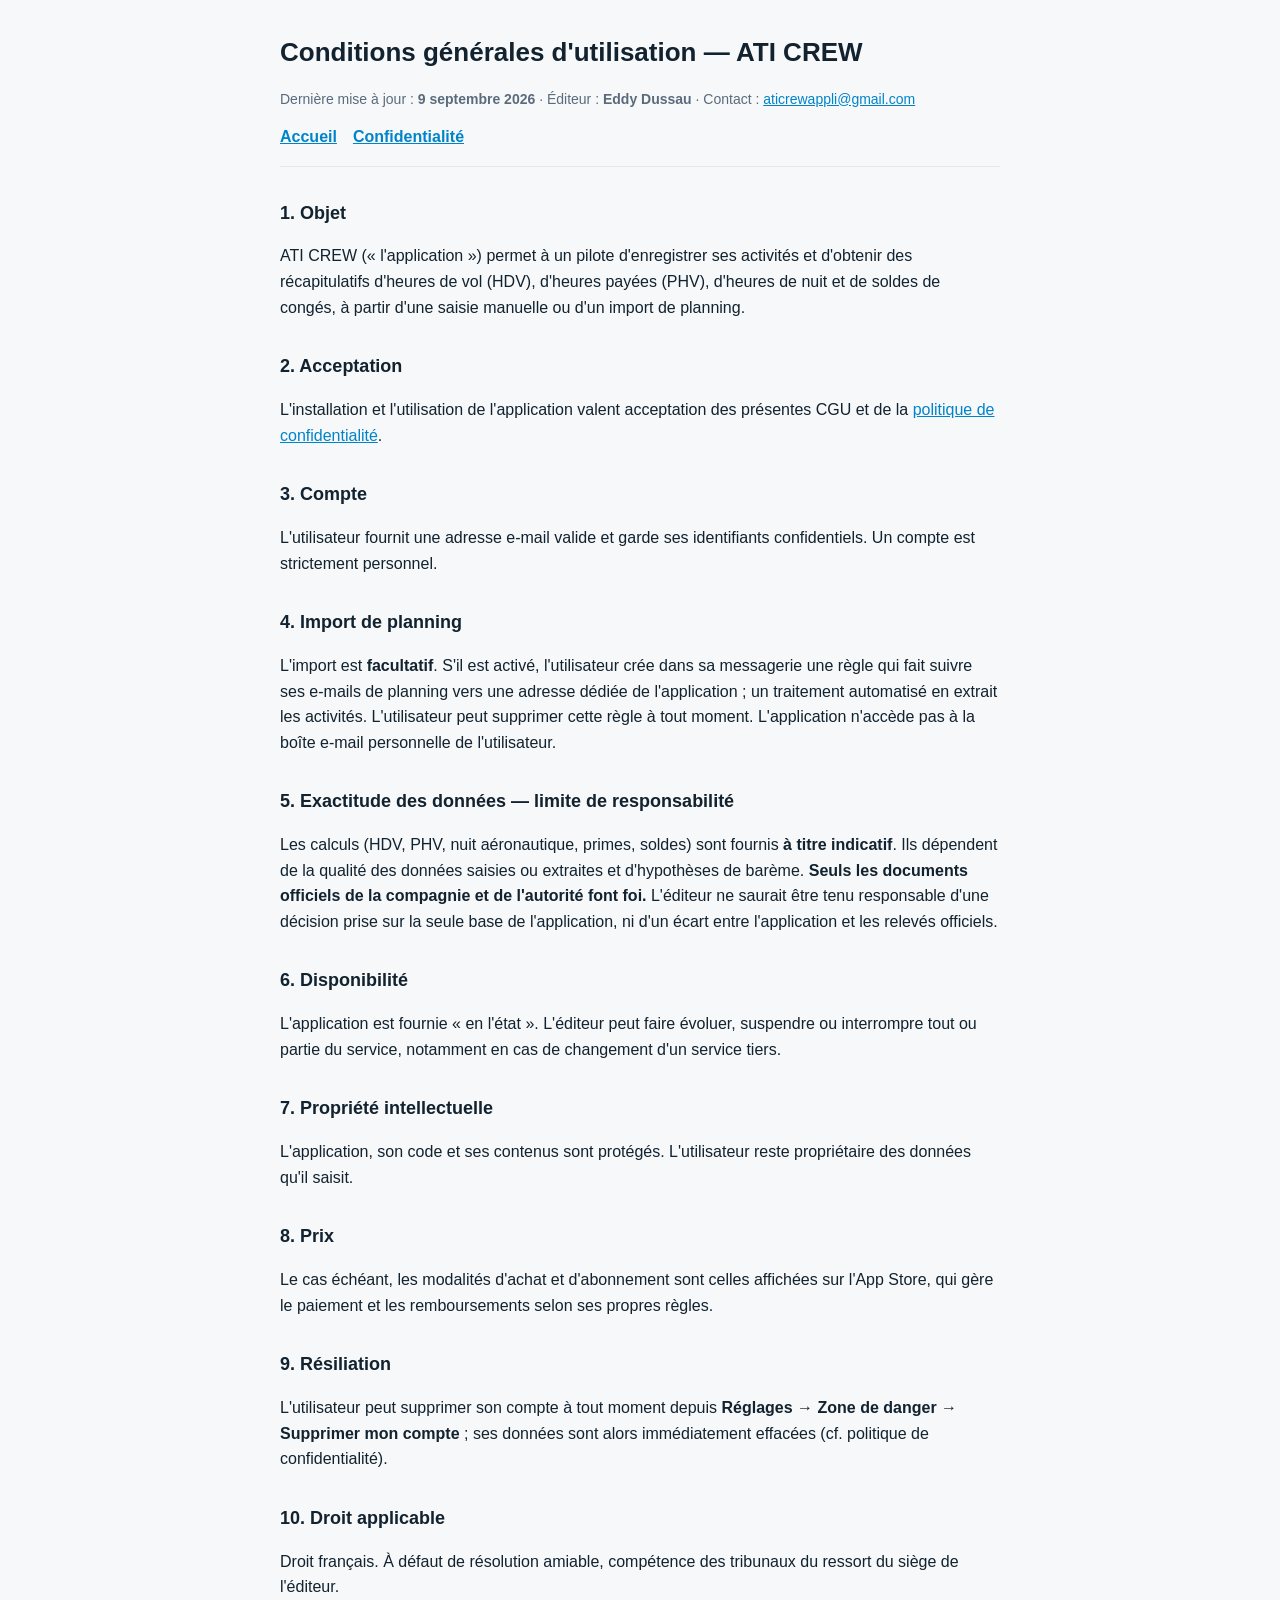
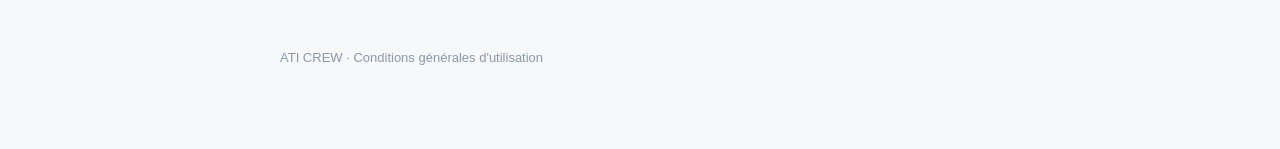
==== cgu.html @ f27d481b "Add files via upload" ====
<!doctype html>
<html lang="fr">
<head>
<meta charset="utf-8">
<meta name="viewport" content="width=device-width, initial-scale=1">
<title>ATI CREW — Conditions générales d'utilisation</title>
<link rel="stylesheet" href="style.css">
</head>
<body>
<div class="wrap">
<header>
  <h1>Conditions générales d'utilisation — ATI CREW</h1>
  <p class="muted">Dernière mise à jour : <strong>9 septembre 2026</strong> · Éditeur : <strong>Eddy Dussau</strong> · Contact : <a href="mailto:aticrewappli@gmail.com">aticrewappli@gmail.com</a></p>
  <nav><a href="index.html">Accueil</a><a href="confidentialite.html">Confidentialité</a></nav>
</header>

<h2>1. Objet</h2>
<p>ATI CREW (« l'application ») permet à un pilote d'enregistrer ses activités et d'obtenir des récapitulatifs d'heures de vol (HDV), d'heures payées (PHV), d'heures de nuit et de soldes de congés, à partir d'une saisie manuelle ou d'un import de planning.</p>

<h2>2. Acceptation</h2>
<p>L'installation et l'utilisation de l'application valent acceptation des présentes CGU et de la <a href="confidentialite.html">politique de confidentialité</a>.</p>

<h2>3. Compte</h2>
<p>L'utilisateur fournit une adresse e-mail valide et garde ses identifiants confidentiels. Un compte est strictement personnel.</p>

<h2>4. Import de planning</h2>
<p>L'import est <strong>facultatif</strong>. S'il est activé, l'utilisateur crée dans sa messagerie une règle qui fait suivre ses e-mails de planning vers une adresse dédiée de l'application ; un traitement automatisé en extrait les activités. L'utilisateur peut supprimer cette règle à tout moment. L'application n'accède pas à la boîte e-mail personnelle de l'utilisateur.</p>

<h2>5. Exactitude des données — limite de responsabilité</h2>
<p>Les calculs (HDV, PHV, nuit aéronautique, primes, soldes) sont fournis <strong>à titre indicatif</strong>. Ils dépendent de la qualité des données saisies ou extraites et d'hypothèses de barème. <strong>Seuls les documents officiels de la compagnie et de l'autorité font foi.</strong> L'éditeur ne saurait être tenu responsable d'une décision prise sur la seule base de l'application, ni d'un écart entre l'application et les relevés officiels.</p>

<h2>6. Disponibilité</h2>
<p>L'application est fournie « en l'état ». L'éditeur peut faire évoluer, suspendre ou interrompre tout ou partie du service, notamment en cas de changement d'un service tiers.</p>

<h2>7. Propriété intellectuelle</h2>
<p>L'application, son code et ses contenus sont protégés. L'utilisateur reste propriétaire des données qu'il saisit.</p>

<h2>8. Prix</h2>
<p>Le cas échéant, les modalités d'achat et d'abonnement sont celles affichées sur l'App Store, qui gère le paiement et les remboursements selon ses propres règles.</p>

<h2>9. Résiliation</h2>
<p>L'utilisateur peut supprimer son compte à tout moment depuis <strong>Réglages → Zone de danger → Supprimer mon compte</strong> ; ses données sont alors immédiatement effacées (cf. politique de confidentialité).</p>

<h2>10. Droit applicable</h2>
<p>Droit français. À défaut de résolution amiable, compétence des tribunaux du ressort du siège de l'éditeur.</p>

<footer>ATI CREW · Conditions générales d'utilisation</footer>
</div>
</body>
</html>
---- style.css ----
:root { color-scheme: light; }
* { box-sizing: border-box; }
body {
  margin: 0;
  font: 16px/1.6 -apple-system, BlinkMacSystemFont, "Segoe UI", Roboto, Helvetica, Arial, sans-serif;
  color: #12222e;
  background: #f6f8fa;
}
.wrap { max-width: 760px; margin: 0 auto; padding: 32px 20px 80px; }
header { border-bottom: 1px solid #e2e8ee; padding-bottom: 16px; margin-bottom: 28px; }
h1 { font-size: 26px; margin: 0 0 4px; }
h2 { font-size: 18px; margin: 32px 0 8px; }
.muted { color: #5b6b7c; font-size: 14px; }
a { color: #0084c9; }
nav a { margin-right: 16px; font-weight: 600; }
table { border-collapse: collapse; width: 100%; margin: 12px 0; font-size: 14px; }
th, td { border: 1px solid #e2e8ee; padding: 8px 10px; text-align: left; vertical-align: top; }
th { background: #eef3f8; }
code { background: #eef3f8; padding: 1px 5px; border-radius: 4px; font-size: 90%; }
.note { background: #fff; border: 1px solid #e2e8ee; border-radius: 10px; padding: 14px 16px; margin: 20px 0; }
footer { margin-top: 48px; color: #8a99a8; font-size: 13px; }
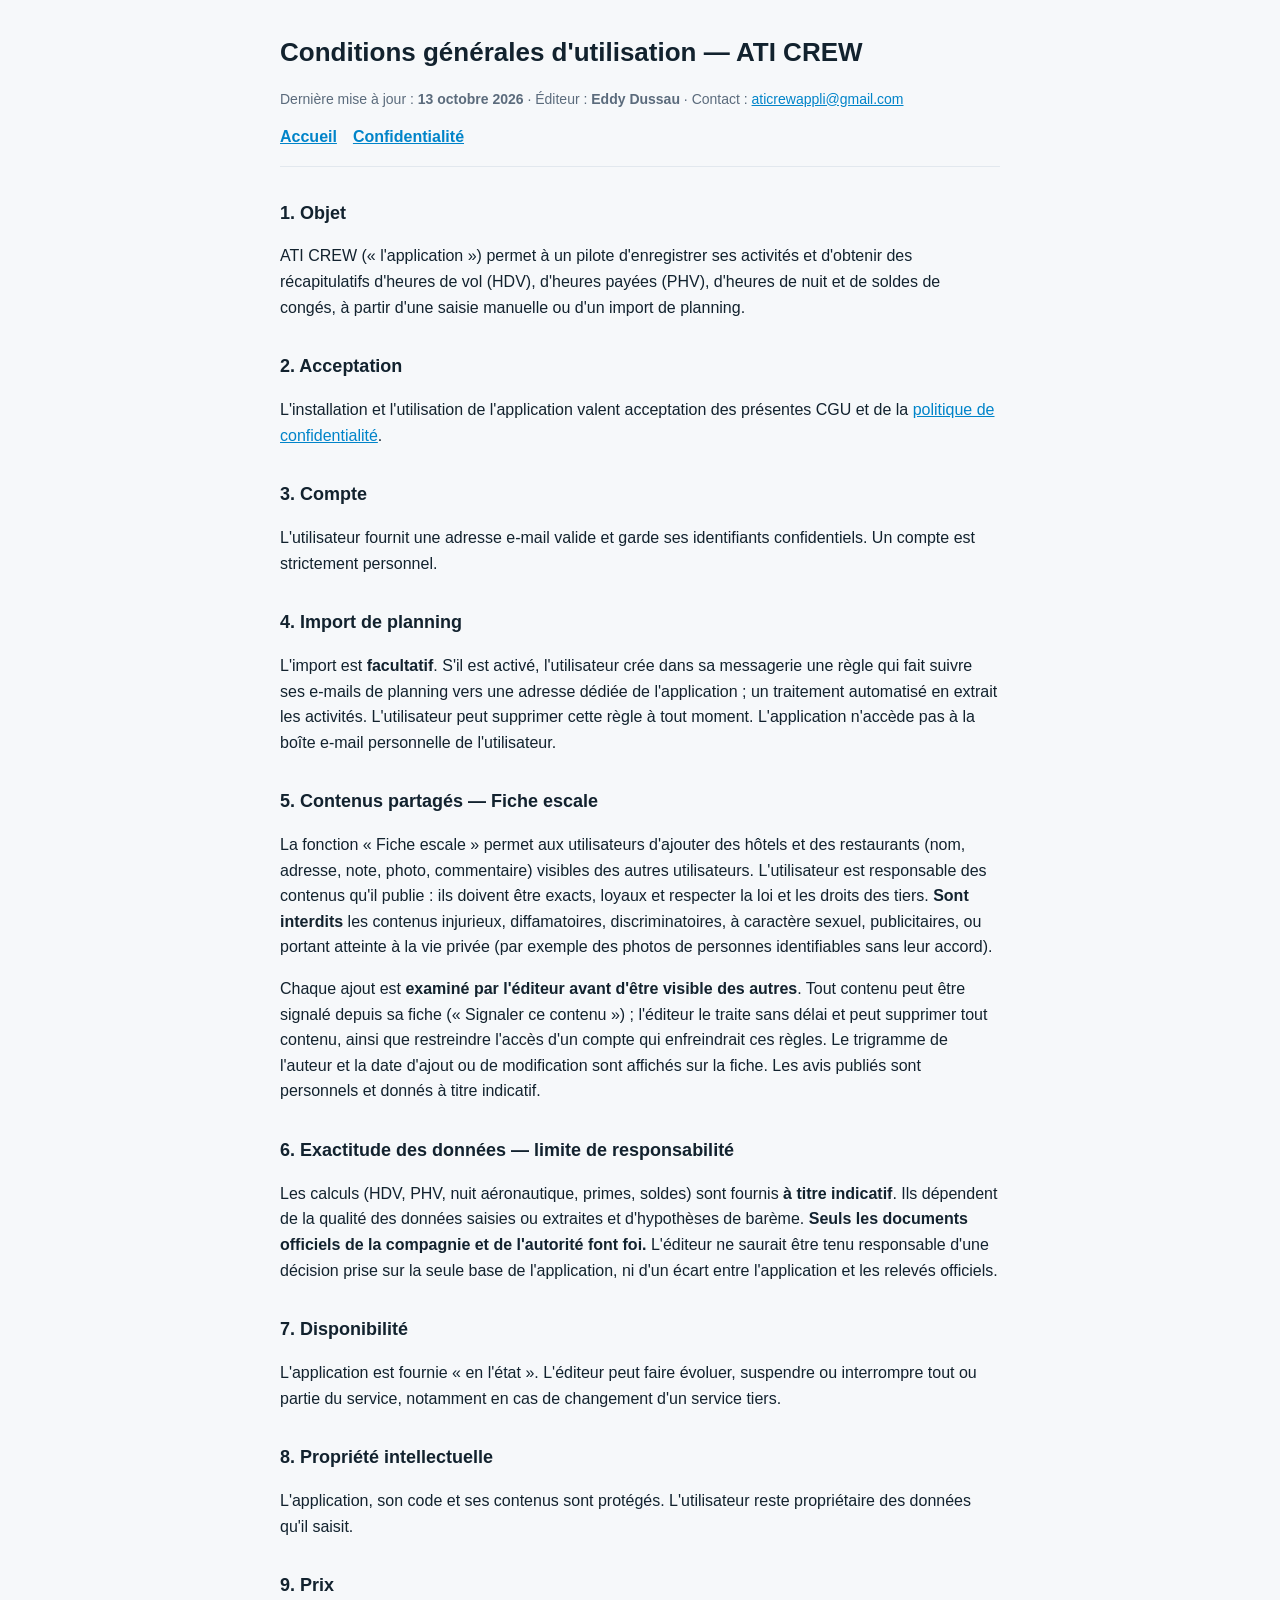
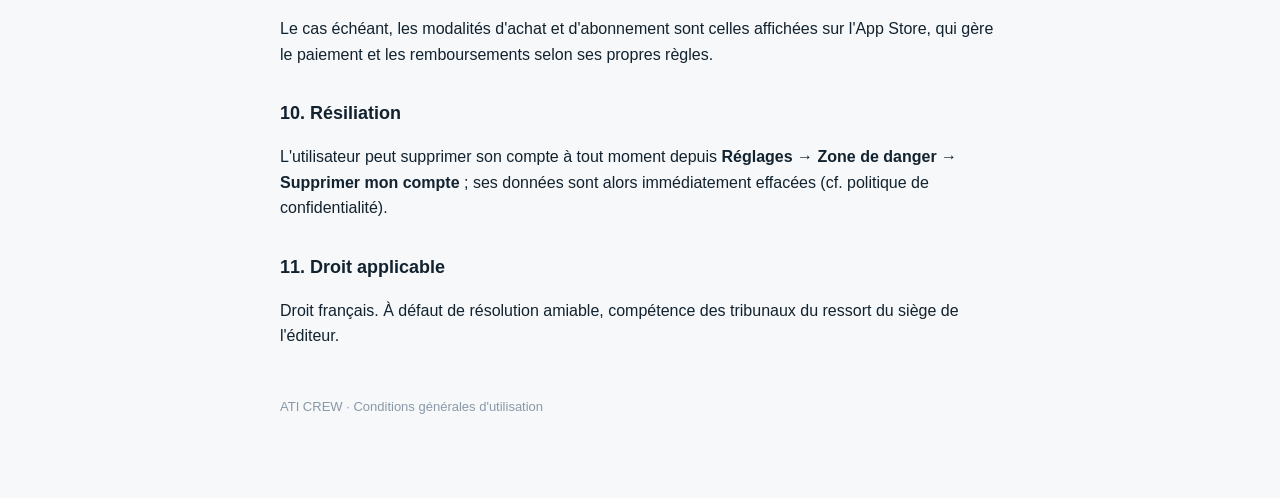
==== commit 03141888: "CGU et confidentialite : contenus partages (Fiche escale) Co-Authored-By: Claude Sonnet 5.5 <noreply" ====
--- a/cgu.html
+++ b/cgu.html
@@ -10,7 +10,7 @@
 <div class="wrap">
 <header>
   <h1>Conditions générales d'utilisation — ATI CREW</h1>
-  <p class="muted">Dernière mise à jour : <strong>9 septembre 2026</strong> · Éditeur : <strong>Eddy Dussau</strong> · Contact : <a href="mailto:aticrewappli@gmail.com">aticrewappli@gmail.com</a></p>
+  <p class="muted">Dernière mise à jour : <strong>13 octobre 2026</strong> · Éditeur : <strong>Eddy Dussau</strong> · Contact : <a href="mailto:aticrewappli@gmail.com">aticrewappli@gmail.com</a></p>
   <nav><a href="index.html">Accueil</a><a href="confidentialite.html">Confidentialité</a></nav>
 </header>
 
@@ -26,22 +26,26 @@
 <h2>4. Import de planning</h2>
 <p>L'import est <strong>facultatif</strong>. S'il est activé, l'utilisateur crée dans sa messagerie une règle qui fait suivre ses e-mails de planning vers une adresse dédiée de l'application ; un traitement automatisé en extrait les activités. L'utilisateur peut supprimer cette règle à tout moment. L'application n'accède pas à la boîte e-mail personnelle de l'utilisateur.</p>
 
-<h2>5. Exactitude des données — limite de responsabilité</h2>
+<h2>5. Contenus partagés — Fiche escale</h2>
+<p>La fonction « Fiche escale » permet aux utilisateurs d'ajouter des hôtels et des restaurants (nom, adresse, note, photo, commentaire) visibles des autres utilisateurs. L'utilisateur est responsable des contenus qu'il publie : ils doivent être exacts, loyaux et respecter la loi et les droits des tiers. <strong>Sont interdits</strong> les contenus injurieux, diffamatoires, discriminatoires, à caractère sexuel, publicitaires, ou portant atteinte à la vie privée (par exemple des photos de personnes identifiables sans leur accord).</p>
+<p>Chaque ajout est <strong>examiné par l'éditeur avant d'être visible des autres</strong>. Tout contenu peut être signalé depuis sa fiche (« Signaler ce contenu ») ; l'éditeur le traite sans délai et peut supprimer tout contenu, ainsi que restreindre l'accès d'un compte qui enfreindrait ces règles. Le trigramme de l'auteur et la date d'ajout ou de modification sont affichés sur la fiche. Les avis publiés sont personnels et donnés à titre indicatif.</p>
+
+<h2>6. Exactitude des données — limite de responsabilité</h2>
 <p>Les calculs (HDV, PHV, nuit aéronautique, primes, soldes) sont fournis <strong>à titre indicatif</strong>. Ils dépendent de la qualité des données saisies ou extraites et d'hypothèses de barème. <strong>Seuls les documents officiels de la compagnie et de l'autorité font foi.</strong> L'éditeur ne saurait être tenu responsable d'une décision prise sur la seule base de l'application, ni d'un écart entre l'application et les relevés officiels.</p>
 
-<h2>6. Disponibilité</h2>
+<h2>7. Disponibilité</h2>
 <p>L'application est fournie « en l'état ». L'éditeur peut faire évoluer, suspendre ou interrompre tout ou partie du service, notamment en cas de changement d'un service tiers.</p>
 
-<h2>7. Propriété intellectuelle</h2>
+<h2>8. Propriété intellectuelle</h2>
 <p>L'application, son code et ses contenus sont protégés. L'utilisateur reste propriétaire des données qu'il saisit.</p>
 
-<h2>8. Prix</h2>
+<h2>9. Prix</h2>
 <p>Le cas échéant, les modalités d'achat et d'abonnement sont celles affichées sur l'App Store, qui gère le paiement et les remboursements selon ses propres règles.</p>
 
-<h2>9. Résiliation</h2>
+<h2>10. Résiliation</h2>
 <p>L'utilisateur peut supprimer son compte à tout moment depuis <strong>Réglages → Zone de danger → Supprimer mon compte</strong> ; ses données sont alors immédiatement effacées (cf. politique de confidentialité).</p>
 
-<h2>10. Droit applicable</h2>
+<h2>11. Droit applicable</h2>
 <p>Droit français. À défaut de résolution amiable, compétence des tribunaux du ressort du siège de l'éditeur.</p>
 
 <footer>ATI CREW · Conditions générales d'utilisation</footer>
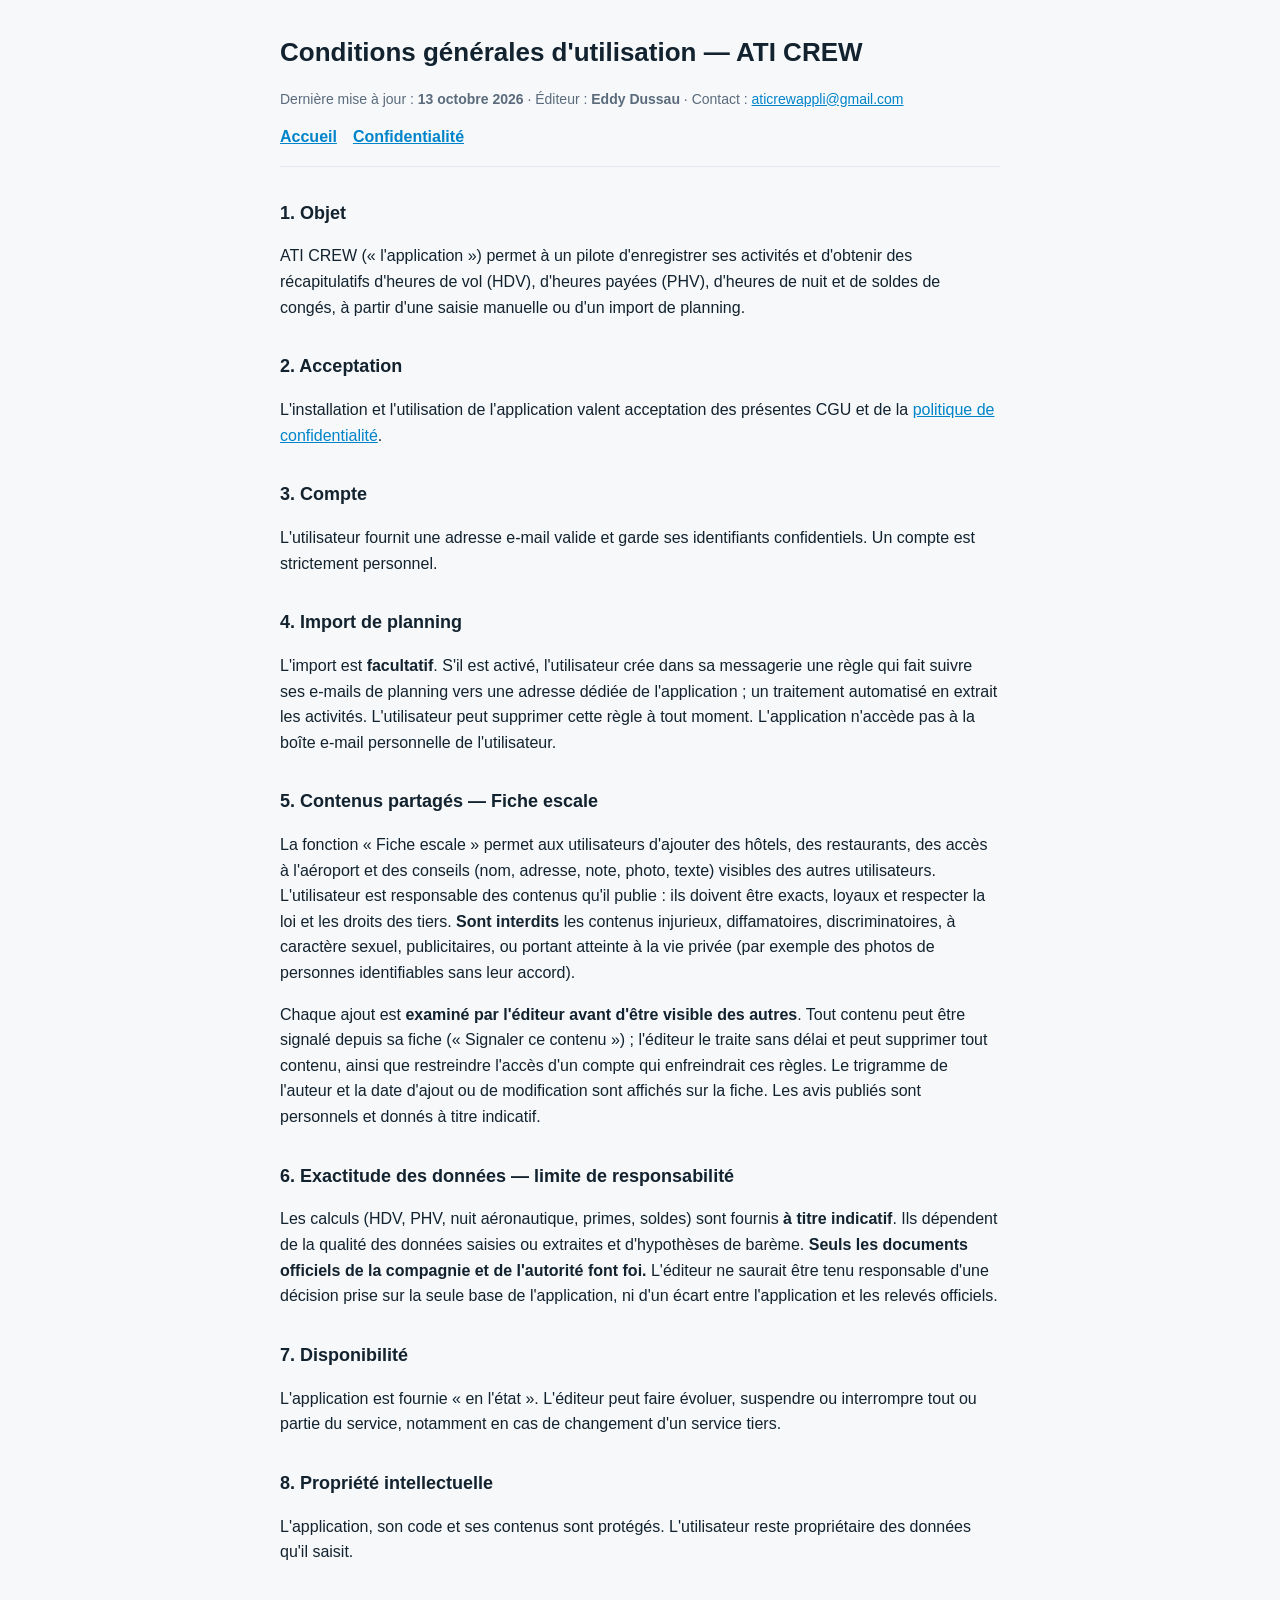
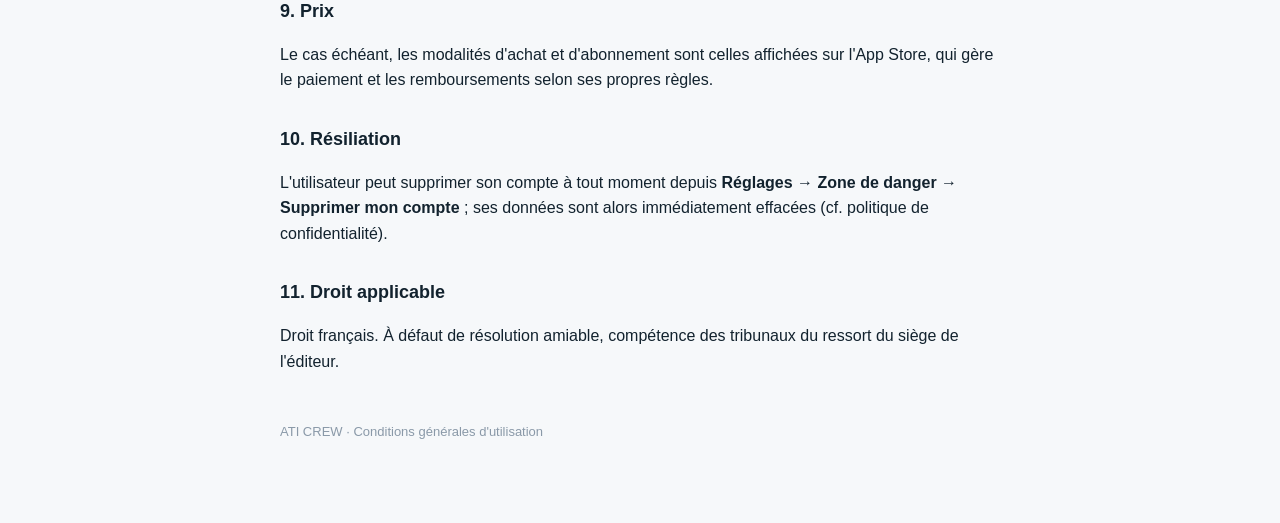
==== commit f7e6c846: "Guide, CGU, confidentialite : acces et conseils (Fiche escale) Co-Authored-By: Claude Sonnet 5.5 <no" ====
--- a/cgu.html
+++ b/cgu.html
@@ -27,7 +27,7 @@
 <p>L'import est <strong>facultatif</strong>. S'il est activé, l'utilisateur crée dans sa messagerie une règle qui fait suivre ses e-mails de planning vers une adresse dédiée de l'application ; un traitement automatisé en extrait les activités. L'utilisateur peut supprimer cette règle à tout moment. L'application n'accède pas à la boîte e-mail personnelle de l'utilisateur.</p>
 
 <h2>5. Contenus partagés — Fiche escale</h2>
-<p>La fonction « Fiche escale » permet aux utilisateurs d'ajouter des hôtels et des restaurants (nom, adresse, note, photo, commentaire) visibles des autres utilisateurs. L'utilisateur est responsable des contenus qu'il publie : ils doivent être exacts, loyaux et respecter la loi et les droits des tiers. <strong>Sont interdits</strong> les contenus injurieux, diffamatoires, discriminatoires, à caractère sexuel, publicitaires, ou portant atteinte à la vie privée (par exemple des photos de personnes identifiables sans leur accord).</p>
+<p>La fonction « Fiche escale » permet aux utilisateurs d'ajouter des hôtels, des restaurants, des accès à l'aéroport et des conseils (nom, adresse, note, photo, texte) visibles des autres utilisateurs. L'utilisateur est responsable des contenus qu'il publie : ils doivent être exacts, loyaux et respecter la loi et les droits des tiers. <strong>Sont interdits</strong> les contenus injurieux, diffamatoires, discriminatoires, à caractère sexuel, publicitaires, ou portant atteinte à la vie privée (par exemple des photos de personnes identifiables sans leur accord).</p>
 <p>Chaque ajout est <strong>examiné par l'éditeur avant d'être visible des autres</strong>. Tout contenu peut être signalé depuis sa fiche (« Signaler ce contenu ») ; l'éditeur le traite sans délai et peut supprimer tout contenu, ainsi que restreindre l'accès d'un compte qui enfreindrait ces règles. Le trigramme de l'auteur et la date d'ajout ou de modification sont affichés sur la fiche. Les avis publiés sont personnels et donnés à titre indicatif.</p>
 
 <h2>6. Exactitude des données — limite de responsabilité</h2>
